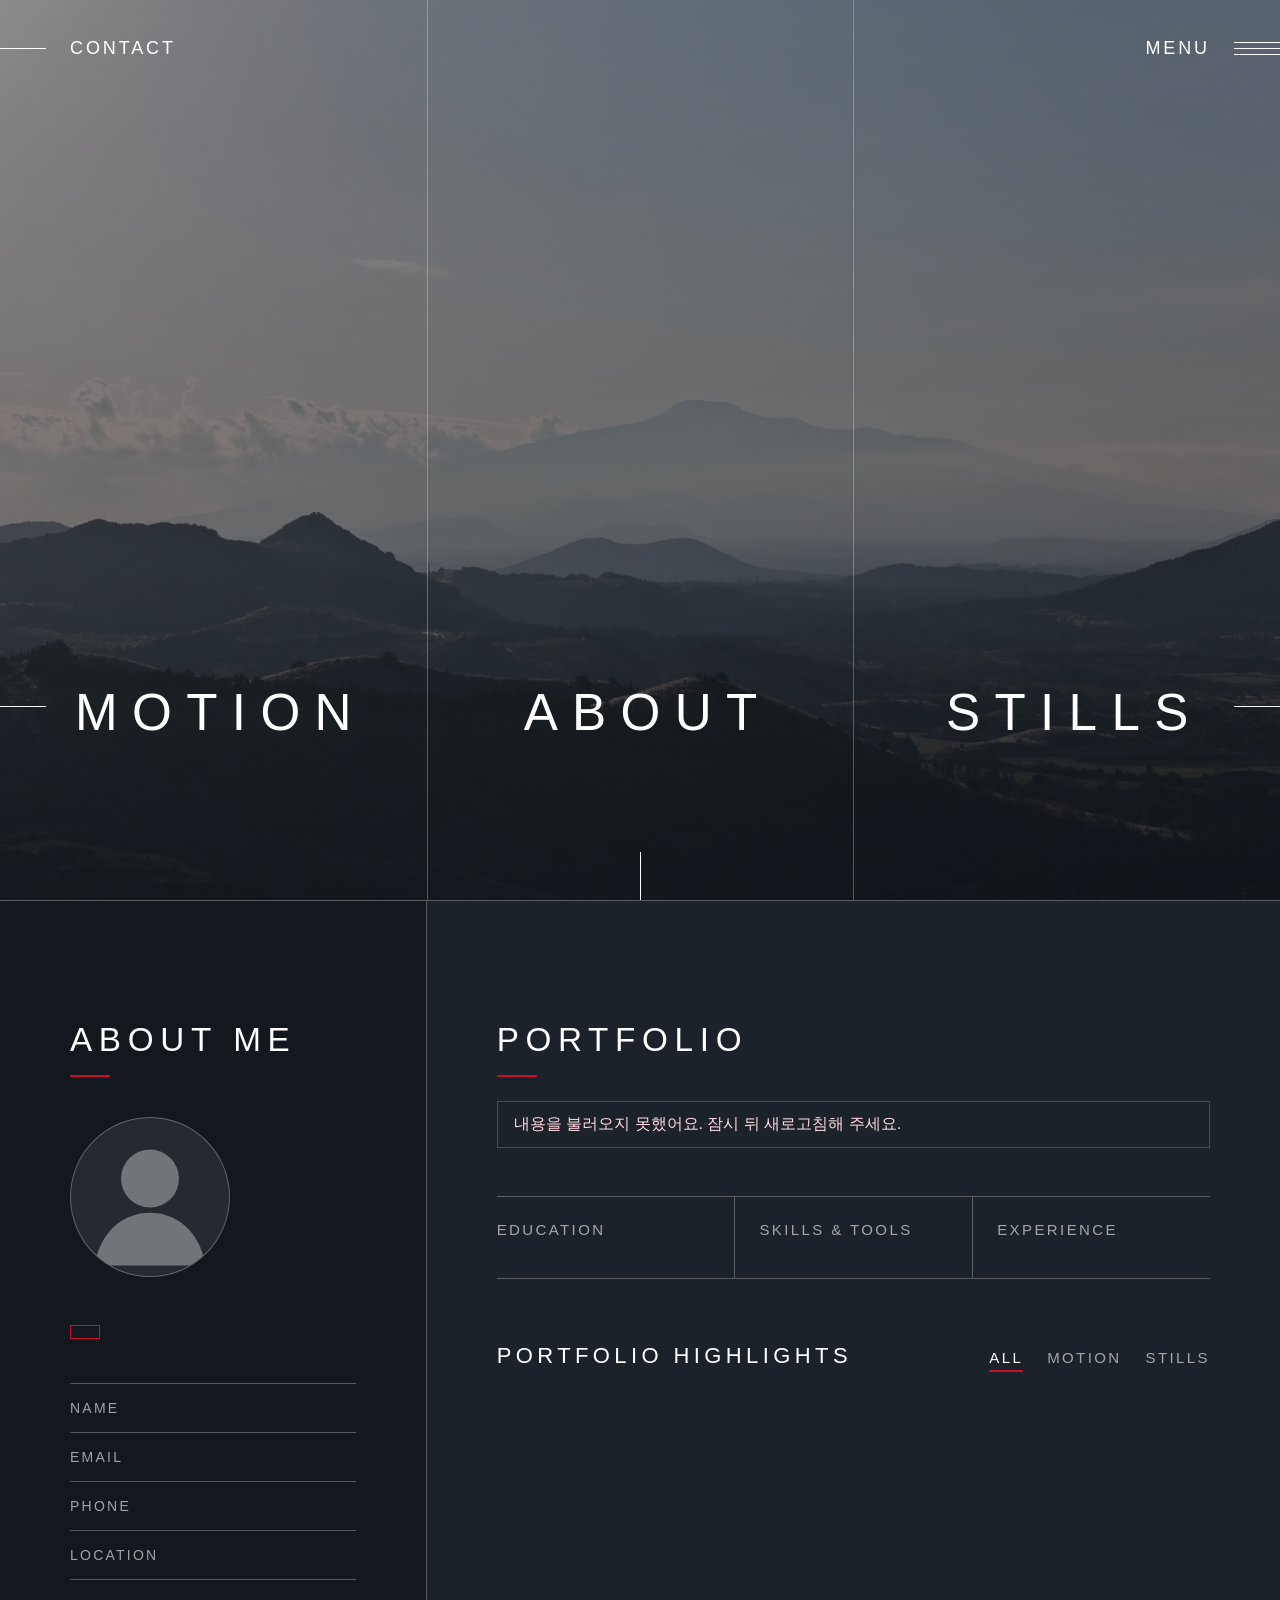
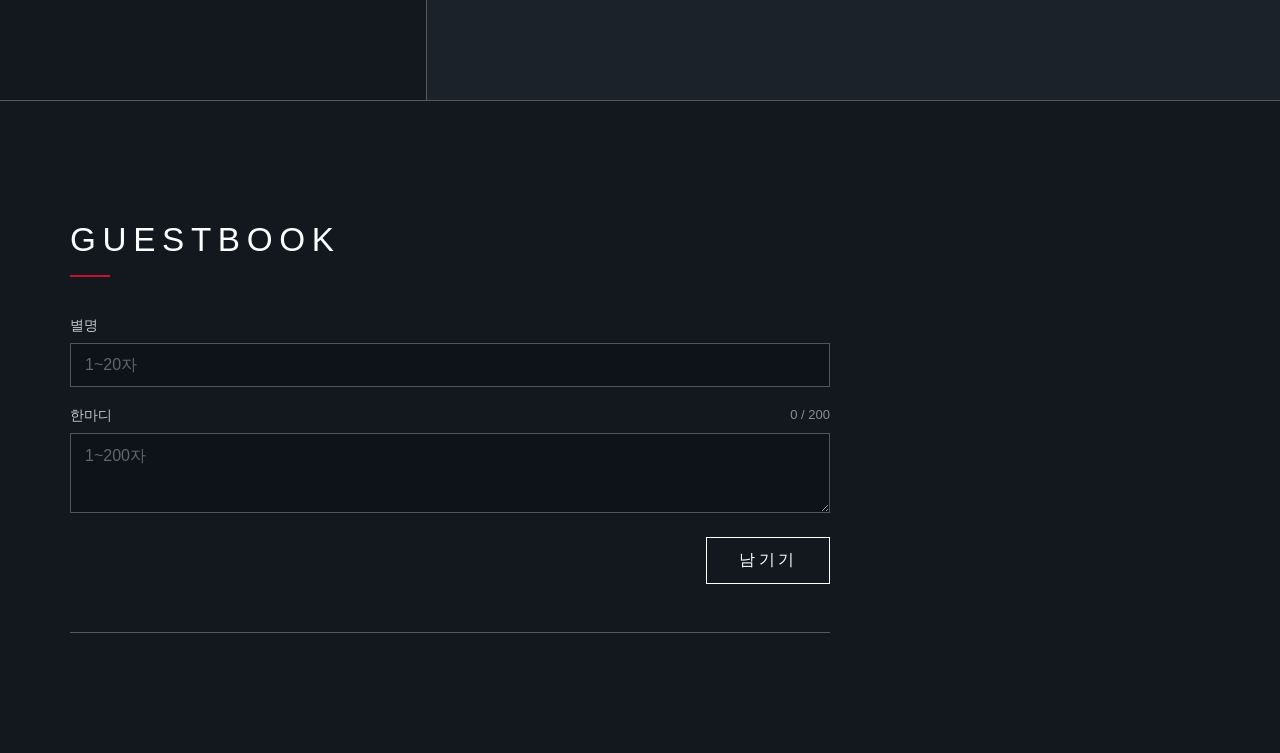
==== index.html @ 23e48fc7 "style.css·script.js 주소에 버전 붙이기 (브라우저가 옛 파일을 쓰지 않게) Co-Authored-By: Claude Opus 5.5 <noreply@anthropi" ====
<!doctype html>
<html lang="ko">
<head>
  <meta charset="utf-8">
  <meta name="viewport" content="width=device-width, initial-scale=1">
  <title>김지영 포트폴리오</title>
  <link rel="stylesheet" href="style.css?v=2">
</head>
<body>
  <!-- 화면 전체에 깔리는 배경 사진 + 어두운 막 -->
  <div class="background" aria-hidden="true"></div>

  <!-- 맨 위 줄: CONTACT · MENU -->
  <header class="topbar">
    <button type="button" class="topbar-button contact-button" data-target="contact">CONTACT</button>
    <button type="button" class="topbar-button menu-button" aria-expanded="false" aria-controls="menu">
      MENU
      <span class="menu-icon" aria-hidden="true"><span></span><span></span><span></span></span>
    </button>
  </header>

  <!-- 첫 화면: MOTION · ABOUT · STILLS -->
  <section class="hero" id="top">
    <div class="hero-column">
      <button type="button" class="hero-link" data-target="highlights" data-filter="영상">MOTION</button>
    </div>
    <div class="hero-column">
      <button type="button" class="hero-link" data-target="about">ABOUT</button>
    </div>
    <div class="hero-column">
      <button type="button" class="hero-link" data-target="highlights" data-filter="사진">STILLS</button>
    </div>
    <span class="scroll-line" aria-hidden="true"></span>
  </section>

  <!-- MENU를 누르면 열리는 메뉴 -->
  <nav class="menu" id="menu" aria-label="메뉴" hidden>
    <button type="button" class="menu-close">CLOSE</button>
    <button type="button" class="menu-link" data-target="about">ABOUT ME</button>
    <button type="button" class="menu-link" data-target="portfolio">PORTFOLIO</button>
    <button type="button" class="menu-link" data-target="guestbook">GUESTBOOK</button>
  </nav>

  <!-- 첫 화면 아래 칸들 -->
  <main>
    <div class="content">
      <!-- 왼쪽: ABOUT ME (내용은 Supabase profile 표에서 불러온다) -->
      <section class="section about" id="about">
        <h2 class="section-title">ABOUT ME</h2>

        <div class="profile-photo" id="profile-photo">
          <!-- 프로필 사진이 없을 때 보이는 기본 모양 -->
          <svg viewBox="0 0 120 120" aria-hidden="true">
            <circle cx="60" cy="46" r="22" />
            <path d="M18 112c4-26 22-40 42-40s38 14 42 40z" />
          </svg>
        </div>

        <p class="profile-name" id="profile-name"></p>
        <p class="profile-role" id="profile-title"></p>
        <p class="profile-badge" id="profile-badge" hidden></p>

        <dl class="profile-info" id="contact">
          <div class="profile-row">
            <dt>NAME</dt>
            <dd id="info-name"></dd>
          </div>
          <div class="profile-row">
            <dt>EMAIL</dt>
            <dd><a id="info-email" href="#"></a></dd>
          </div>
          <div class="profile-row">
            <dt>PHONE</dt>
            <dd><a id="info-phone" href="#"></a></dd>
          </div>
          <div class="profile-row">
            <dt>LOCATION</dt>
            <dd id="info-location"></dd>
          </div>
        </dl>
      </section>

      <!-- 오른쪽: PORTFOLIO -->
      <section class="section portfolio" id="portfolio">
        <h2 class="section-title">PORTFOLIO</h2>

        <p class="load-error" id="load-error" hidden>내용을 불러오지 못했어요. 잠시 뒤 새로고침해 주세요.</p>

        <h3 class="headline" id="headline"></h3>
        <p class="intro" id="intro"></p>

        <div class="facts">
          <div class="fact">
            <h4 class="fact-title">EDUCATION</h4>
            <p class="fact-text" id="education"></p>
          </div>
          <div class="fact">
            <h4 class="fact-title">SKILLS &amp; TOOLS</h4>
            <p class="fact-text" id="skills"></p>
          </div>
          <div class="fact">
            <h4 class="fact-title">EXPERIENCE</h4>
            <p class="fact-text" id="experience"></p>
          </div>
        </div>

        <div class="highlights" id="highlights">
          <div class="highlights-head">
            <h3 class="highlights-title">PORTFOLIO HIGHLIGHTS</h3>
            <div class="filters" role="group" aria-label="분류 고르기">
              <button type="button" class="filter-button" data-category="전체" aria-pressed="true">ALL</button>
              <button type="button" class="filter-button" data-category="영상" aria-pressed="false">MOTION</button>
              <button type="button" class="filter-button" data-category="사진" aria-pressed="false">STILLS</button>
            </div>
          </div>
          <p class="empty" id="cards-empty" hidden>아직 카드가 없어요.</p>
          <div class="cards" id="cards"></div>
        </div>

        <blockquote class="quote" id="quote" hidden></blockquote>
      </section>
    </div>

    <!-- 방명록 (Supabase resume_guestbook 표) -->
    <section class="section guestbook" id="guestbook">
      <h2 class="section-title">GUESTBOOK</h2>

      <div class="guestbook-form">
        <div class="field">
          <label for="guest-nickname">별명</label>
          <input id="guest-nickname" type="text" maxlength="20" autocomplete="nickname" placeholder="1~20자">
        </div>
        <div class="field">
          <label for="guest-message">한마디 <span class="counter" id="guest-counter">0 / 200</span></label>
          <textarea id="guest-message" maxlength="200" rows="3" placeholder="1~200자"></textarea>
        </div>
        <div class="guestbook-actions">
          <p class="guestbook-status" id="guest-status" role="status"></p>
          <button type="button" class="guestbook-submit" id="guest-submit">남기기</button>
        </div>
      </div>

      <p class="empty" id="guest-empty" hidden>아직 남긴 글이 없어요. 첫 글을 남겨 주세요.</p>
      <ul class="guestbook-list" id="guest-list"></ul>
    </section>
  </main>

  <script src="script.js?v=2"></script>
</body>
</html>
---- style.css ----
/* ===== 기본 ===== */
:root {
  --white: #ffffff;
  --line: rgba(255, 255, 255, 0.28);
  --accent: #c8102e; /* 붉은 강조색 */
  --title-font: "DIN Condensed", "Bebas Neue", "Oswald", "Arial Narrow", "Roboto Condensed", sans-serif-condensed, sans-serif;
  --body-font: -apple-system, BlinkMacSystemFont, "Apple SD Gothic Neo", "Noto Sans KR", "Malgun Gothic", sans-serif;
}

* {
  box-sizing: border-box;
}

html {
  scroll-behavior: smooth;
}

@media (prefers-reduced-motion: reduce) {
  html {
    scroll-behavior: auto;
  }
}

body {
  margin: 0;
  color: var(--white);
  background: #1c2229;
  font-family: var(--body-font);
}

button {
  font: inherit;
  color: inherit;
  background: none;
  border: 0;
  padding: 0;
  cursor: pointer;
}

/* ===== 배경 사진 + 어두운 막 ===== */
.background {
  position: fixed;
  inset: 0;
  z-index: -1;
  background:
    linear-gradient(rgba(10, 14, 20, 0.45), rgba(10, 14, 20, 0.55)),
    url("images/background.jpg") center / cover no-repeat;
}

/* ===== 맨 위 줄 ===== */
.topbar {
  position: fixed;
  top: 0;
  left: 0;
  right: 0;
  z-index: 10;
  display: flex;
  justify-content: space-between;
  align-items: center;
  height: 96px;
  padding: 0 70px;
  transition: background 0.3s, height 0.3s;
}

/* 아래로 내려가면 맨 위 줄에 어두운 바탕을 깔아 내용과 겹치지 않게 한다 */
.topbar.scrolled {
  height: 72px;
  background: rgba(10, 14, 20, 0.9);
  border-bottom: 1px solid var(--line);
}

.topbar-button {
  position: relative;
  display: flex;
  align-items: center;
  gap: 24px;
  font-family: var(--title-font);
  font-size: 18px;
  letter-spacing: 0.16em;
}

/* CONTACT 왼쪽의 짧은 가로선 */
.contact-button::before {
  content: "";
  position: absolute;
  left: -70px;
  top: 50%;
  width: 46px;
  height: 1px;
  background: var(--white);
}

/* MENU 오른쪽의 가로줄 세 개 */
.menu-icon {
  display: flex;
  flex-direction: column;
  gap: 5px;
  width: 46px;
  margin-right: -70px;
}

.menu-icon span {
  display: block;
  height: 1px;
  background: var(--white);
}

.topbar-button:hover,
.topbar-button:focus-visible {
  color: #ffd9de;
}

/* ===== 첫 화면 ===== */
.hero {
  position: relative;
  display: grid;
  grid-template-columns: repeat(3, 1fr);
  height: 100vh;
  height: 100svh;
}

.hero-column {
  display: flex;
  justify-content: center;
  align-items: flex-end;
  padding-bottom: 18vh;
}

/* 칸 사이 세로선 */
.hero-column + .hero-column {
  border-left: 1px solid var(--line);
}

/* 글자 높이에 맞춘 화면 양 끝 짧은 가로선 */
.hero::before,
.hero::after {
  content: "";
  position: absolute;
  bottom: calc(18vh + 0.6em);
  width: 46px;
  height: 1px;
  background: var(--white);
  font-size: clamp(36px, 4vw, 80px);
}

.hero::before {
  left: 0;
}

.hero::after {
  right: 0;
}

.hero-link {
  font-family: var(--title-font);
  font-weight: 300;
  font-stretch: condensed;
  font-size: clamp(36px, 4vw, 80px);
  line-height: 1;
  letter-spacing: 0.28em;
  margin-right: -0.28em; /* 마지막 글자 뒤 띄움을 지워 가운데 맞춤 */
  transition: color 0.2s, opacity 0.2s;
}

.hero-link:hover,
.hero-link:focus-visible {
  color: #ffd9de;
}

/* 아래쪽 가운데 세로선 (아래로 내려 보라는 표시) */
.scroll-line {
  position: absolute;
  left: 50%;
  bottom: 0;
  width: 1px;
  height: 48px;
  background: var(--white);
}

/* ===== 메뉴 (MENU를 누르면 열림) ===== */
.menu {
  position: fixed;
  inset: 0;
  z-index: 20;
  display: flex;
  flex-direction: column;
  justify-content: center;
  align-items: center;
  gap: 36px;
  background: rgba(10, 14, 20, 0.94);
}

.menu[hidden] {
  display: none;
}

.menu-close {
  position: absolute;
  top: 36px;
  right: 70px;
  font-family: var(--title-font);
  font-size: 18px;
  letter-spacing: 0.16em;
}

.menu-link {
  font-family: var(--title-font);
  font-weight: 300;
  font-size: clamp(36px, 5vw, 72px);
  letter-spacing: 0.3em;
  margin-right: -0.3em;
}

.menu-link:hover,
.menu-link:focus-visible,
.menu-close:hover,
.menu-close:focus-visible {
  color: #ffd9de;
}

/* ===== 아래 칸들 (다음 단계에서 채움) ===== */
.section {
  min-height: 60vh;
  padding: 120px 70px;
  border-top: 1px solid var(--line);
  scroll-margin-top: 0;
}

.section-title {
  margin: 0 0 24px;
  font-family: var(--title-font);
  font-weight: 300;
  font-size: clamp(28px, 2.6vw, 44px);
  letter-spacing: 0.2em;
  white-space: nowrap;
}

.section-title::after {
  content: "";
  display: block;
  width: 40px;
  height: 2px;
  margin-top: 16px;
  background: var(--accent);
}

/* ===== ABOUT ME (왼쪽) + PORTFOLIO (오른쪽) ===== */
.content {
  display: grid;
  grid-template-columns: minmax(300px, 1fr) 2fr;
  border-top: 1px solid var(--line);
}

.content .section {
  border-top: 0;
}

.about {
  border-right: 1px solid var(--line);
  background: rgba(10, 14, 20, 0.45);
}

.profile-photo {
  width: 160px;
  height: 160px;
  margin: 40px 0 28px;
  border: 1px solid var(--line);
  border-radius: 50%;
  overflow: hidden;
  background: rgba(255, 255, 255, 0.08);
}

.profile-photo svg {
  display: block;
  width: 100%;
  height: 100%;
  fill: rgba(255, 255, 255, 0.35);
}

.profile-photo img {
  display: block;
  width: 100%;
  height: 100%;
  object-fit: cover;
}

.profile-name {
  margin: 0;
  font-size: 30px;
  font-weight: 600;
  letter-spacing: 0.08em;
}

.profile-role {
  margin: 8px 0 0;
  color: rgba(255, 255, 255, 0.75);
}

.profile-badge {
  display: inline-block;
  margin: 20px 0 0;
  padding: 6px 14px;
  border: 1px solid var(--accent);
  color: #ffd9de;
  font-size: 14px;
  letter-spacing: 0.1em;
}

.profile-info {
  margin: 40px 0 0;
  border-top: 1px solid var(--line);
  scroll-margin-top: 96px; /* CONTACT를 누르면 맨 위 줄에 가리지 않게 */
}

.profile-row {
  display: grid;
  grid-template-columns: 96px 1fr;
  gap: 12px;
  padding: 16px 0;
  border-bottom: 1px solid var(--line);
}

.profile-row dt {
  font-family: var(--title-font);
  font-size: 14px;
  letter-spacing: 0.16em;
  color: rgba(255, 255, 255, 0.6);
}

.profile-row dd {
  margin: 0;
  overflow-wrap: anywhere;
}

.profile-row a {
  color: var(--white);
  text-decoration: none;
  border-bottom: 1px solid rgba(255, 255, 255, 0.4);
}

.profile-row a:hover,
.profile-row a:focus-visible {
  color: #ffd9de;
  border-bottom-color: var(--accent);
}

/* ===== PORTFOLIO (오른쪽) ===== */
.load-error {
  padding: 12px 16px;
  border: 1px solid var(--accent);
  color: #ffd9de;
}

.headline {
  max-width: 760px;
  margin: 40px 0 0;
  font-size: clamp(22px, 2.2vw, 30px);
  font-weight: 600;
  line-height: 1.5;
}

.intro {
  max-width: 760px;
  margin: 20px 0 0;
  color: rgba(255, 255, 255, 0.8);
  line-height: 1.8;
  white-space: pre-line;
}

/* EDUCATION · SKILLS & TOOLS · EXPERIENCE 세 칸 */
.facts {
  display: grid;
  grid-template-columns: repeat(3, 1fr);
  margin-top: 48px;
  border-top: 1px solid var(--line);
  border-bottom: 1px solid var(--line);
}

.fact {
  padding: 24px 24px 28px 0;
}

.fact + .fact {
  padding-left: 24px;
  border-left: 1px solid var(--line);
}

.fact-title {
  margin: 0 0 12px;
  font-family: var(--title-font);
  font-weight: 400;
  font-size: 15px;
  letter-spacing: 0.16em;
  color: rgba(255, 255, 255, 0.6);
}

.fact-text {
  margin: 0;
  line-height: 1.7;
  white-space: pre-line;
}

/* PORTFOLIO HIGHLIGHTS */
.highlights {
  margin-top: 64px;
  scroll-margin-top: 96px; /* MOTION·STILLS를 누르면 맨 위 줄에 가리지 않게 */
}

.highlights-head {
  display: flex;
  flex-wrap: wrap;
  justify-content: space-between;
  align-items: baseline;
  gap: 16px;
  margin-bottom: 28px;
}

.highlights-title {
  margin: 0;
  font-family: var(--title-font);
  font-weight: 300;
  font-size: 22px;
  letter-spacing: 0.2em;
}

.filters {
  display: flex;
  gap: 24px;
}

.filter-button {
  padding: 4px 0;
  border-bottom: 2px solid transparent;
  font-family: var(--title-font);
  font-size: 15px;
  letter-spacing: 0.16em;
  color: rgba(255, 255, 255, 0.6);
}

.filter-button:hover,
.filter-button:focus-visible {
  color: var(--white);
}

.filter-button[aria-pressed="true"] {
  color: var(--white);
  border-bottom-color: var(--accent);
}

.empty {
  color: rgba(255, 255, 255, 0.7);
}

.cards {
  display: grid;
  grid-template-columns: repeat(auto-fill, minmax(240px, 1fr));
  gap: 24px;
}

.card {
  position: relative;
  display: flex;
  flex-direction: column;
  border: 1px solid var(--line);
  background: rgba(10, 14, 20, 0.55);
  transition: border-color 0.2s, transform 0.2s;
}

.card:hover,
.card:focus-within {
  border-color: rgba(255, 255, 255, 0.6);
}

.card-main {
  display: block;
  flex: 1;
  color: inherit;
  text-decoration: none;
}

a.card-main:focus-visible {
  outline: 2px solid var(--white);
  outline-offset: 2px;
}

/* 브라우저 창 모양 썸네일 */
.card-thumb {
  margin: 14px 14px 0;
  border: 1px solid var(--line);
  background: rgba(255, 255, 255, 0.06);
}

.card-thumb-bar {
  display: flex;
  gap: 5px;
  padding: 7px 8px;
  border-bottom: 1px solid var(--line);
}

.card-thumb-bar span {
  width: 7px;
  height: 7px;
  border-radius: 50%;
  background: rgba(255, 255, 255, 0.35);
}

.card-thumb-bar span:first-child {
  background: var(--accent);
}

.card-thumb img,
.card-thumb-blank {
  display: block;
  width: 100%;
  aspect-ratio: 16 / 10;
  object-fit: cover;
}

.card-thumb-blank {
  display: flex;
  justify-content: center;
  align-items: center;
  font-family: var(--title-font);
  letter-spacing: 0.3em;
  color: rgba(255, 255, 255, 0.35);
  background: linear-gradient(135deg, rgba(255, 255, 255, 0.08), rgba(255, 255, 255, 0.02));
}

.card-body {
  padding: 18px 18px 8px;
}

.card-meta {
  margin: 0;
  font-family: var(--title-font);
  font-size: 13px;
  letter-spacing: 0.16em;
  color: #ffb3bd;
}

.card-title {
  margin: 8px 0 0;
  font-size: 18px;
  font-weight: 600;
}

.card-description {
  margin: 8px 0 0;
  font-size: 14px;
  line-height: 1.6;
  color: rgba(255, 255, 255, 0.75);
}

.card-tags {
  display: flex;
  flex-wrap: wrap;
  gap: 6px;
  margin: 14px 0 0;
  padding: 0;
  list-style: none;
}

.card-tags li {
  padding: 3px 8px;
  border: 1px solid var(--line);
  font-size: 12px;
  color: rgba(255, 255, 255, 0.8);
}

/* 좋아요 */
.like-button {
  display: flex;
  align-items: center;
  gap: 6px;
  align-self: flex-start;
  margin: 6px 18px 16px;
  padding: 6px 10px 6px 8px;
  border: 1px solid var(--line);
  font-size: 14px;
}

.like-button svg {
  width: 16px;
  height: 16px;
  fill: none;
  stroke: var(--white);
  stroke-width: 1.6;
}

.like-button:hover,
.like-button:focus-visible {
  border-color: var(--accent);
}

.like-button[aria-pressed="true"] {
  border-color: var(--accent);
  cursor: default;
}

.like-button[aria-pressed="true"] svg {
  fill: var(--accent);
  stroke: var(--accent);
}

.like-button:disabled {
  opacity: 0.6;
}

/* 맨 아래 한 줄 인용 */
.quote {
  margin: 64px 0 0;
  padding: 0 0 0 20px;
  border-left: 2px solid var(--accent);
  font-size: 18px;
  font-style: italic;
  color: rgba(255, 255, 255, 0.85);
}

/* ===== 방명록 ===== */
.guestbook {
  background: rgba(10, 14, 20, 0.45);
}

.guestbook-form {
  max-width: 760px;
  margin-top: 40px;
}

.field {
  margin-bottom: 20px;
}

.field label {
  display: flex;
  justify-content: space-between;
  margin-bottom: 8px;
  font-size: 14px;
  color: rgba(255, 255, 255, 0.75);
}

.counter {
  font-size: 13px;
  color: rgba(255, 255, 255, 0.5);
}

.field input,
.field textarea {
  width: 100%;
  padding: 12px 14px;
  border: 1px solid var(--line);
  border-radius: 0;
  background: rgba(10, 14, 20, 0.5);
  color: var(--white);
  font: inherit;
  font-size: 16px; /* 휴대폰에서 글을 쓸 때 화면이 확대되지 않게 */
  resize: vertical;
}

.field input:focus,
.field textarea:focus {
  outline: none;
  border-color: var(--white);
}

.field input::placeholder,
.field textarea::placeholder {
  color: rgba(255, 255, 255, 0.35);
}

.guestbook-actions {
  display: flex;
  justify-content: space-between;
  align-items: center;
  gap: 16px;
}

.guestbook-status {
  margin: 0;
  font-size: 14px;
  color: #ffd9de;
}

.guestbook-submit {
  flex-shrink: 0;
  padding: 12px 32px;
  border: 1px solid var(--white);
  font-family: var(--title-font);
  letter-spacing: 0.2em;
}

.guestbook-submit:hover,
.guestbook-submit:focus-visible {
  border-color: var(--accent);
  background: var(--accent);
}

.guestbook-submit:disabled {
  opacity: 0.5;
  cursor: default;
}

.guestbook .empty {
  margin-top: 48px;
}

.guestbook-list {
  max-width: 760px;
  margin: 48px 0 0;
  padding: 0;
  list-style: none;
  border-top: 1px solid var(--line);
}

.guestbook-item {
  padding: 20px 0;
  border-bottom: 1px solid var(--line);
}

.guestbook-head {
  display: flex;
  align-items: baseline;
  gap: 12px;
  margin: 0;
}

.guestbook-head time {
  font-size: 13px;
  color: rgba(255, 255, 255, 0.5);
}

.guestbook-message {
  margin: 8px 0 0;
  line-height: 1.7;
  color: rgba(255, 255, 255, 0.85);
  white-space: pre-line;
  overflow-wrap: anywhere;
}

/* ===== 휴대폰 ===== */
@media (max-width: 700px) {
  .topbar {
    height: 72px;
    padding: 0 24px;
  }

  .contact-button::before {
    display: none;
  }

  .menu-icon {
    width: 28px;
    margin-right: 0;
  }

  .topbar-button {
    gap: 12px;
    font-size: 16px;
  }

  /* 세 메뉴를 위아래로 쌓는다 */
  .hero {
    display: flex;
    flex-direction: column;
    justify-content: flex-end;
    padding-bottom: 72px;
  }

  .hero::before {
    content: none;
  }

  .hero::after {
    content: none;
  }

  .hero-column {
    align-items: center;
    padding: 28px 0;
  }

  .hero-column + .hero-column {
    border-left: 0;
    border-top: 1px solid var(--line);
  }

  .hero-link {
    font-size: 40px;
  }

  .menu-close {
    top: 24px;
    right: 24px;
  }

  .section {
    padding: 96px 24px;
  }

  /* ABOUT ME와 PORTFOLIO를 위아래로 쌓는다 */
  .content {
    grid-template-columns: 1fr;
  }

  .about {
    border-right: 0;
    border-bottom: 1px solid var(--line);
  }

  .profile-info,
  .highlights {
    scroll-margin-top: 84px;
  }

  /* 세 칸을 위아래로 쌓는다 */
  .facts {
    grid-template-columns: 1fr;
  }

  .fact,
  .fact + .fact {
    padding: 20px 0;
    border-left: 0;
  }

  .fact + .fact {
    border-top: 1px solid var(--line);
  }
}
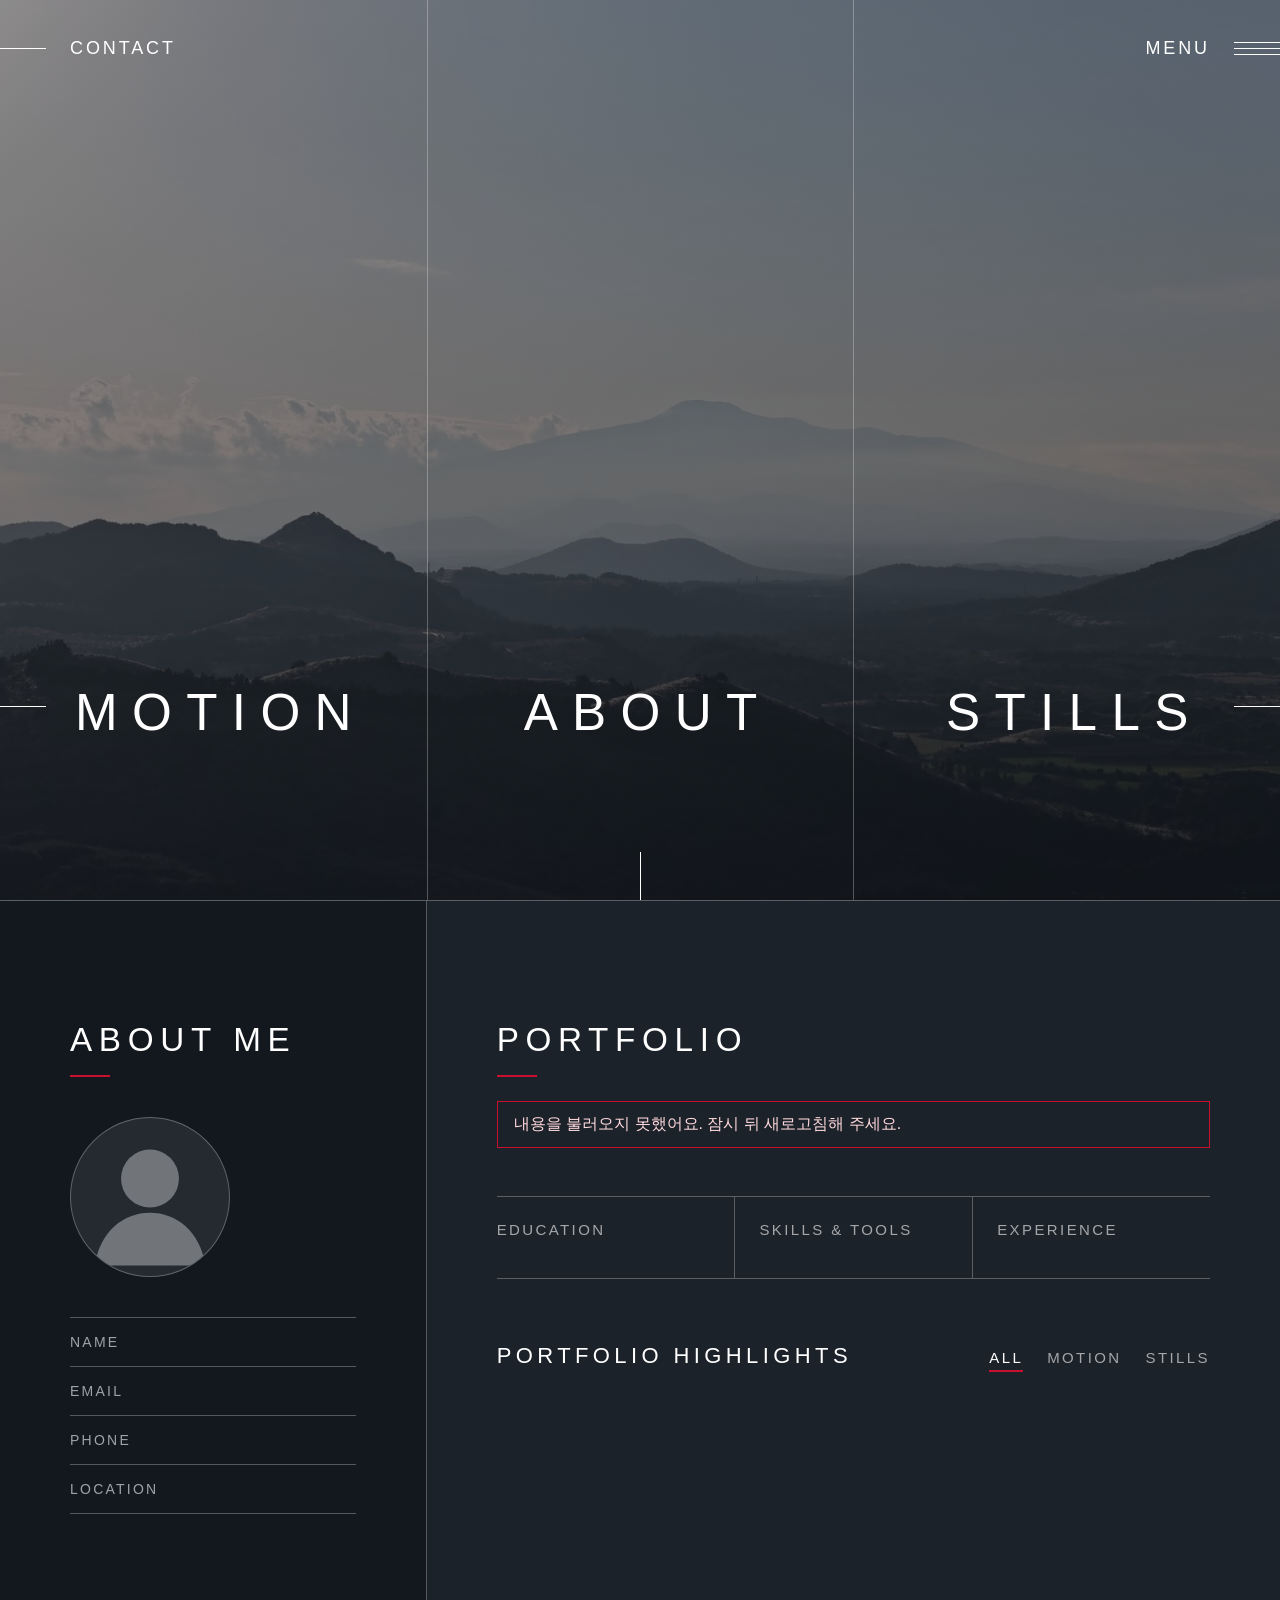
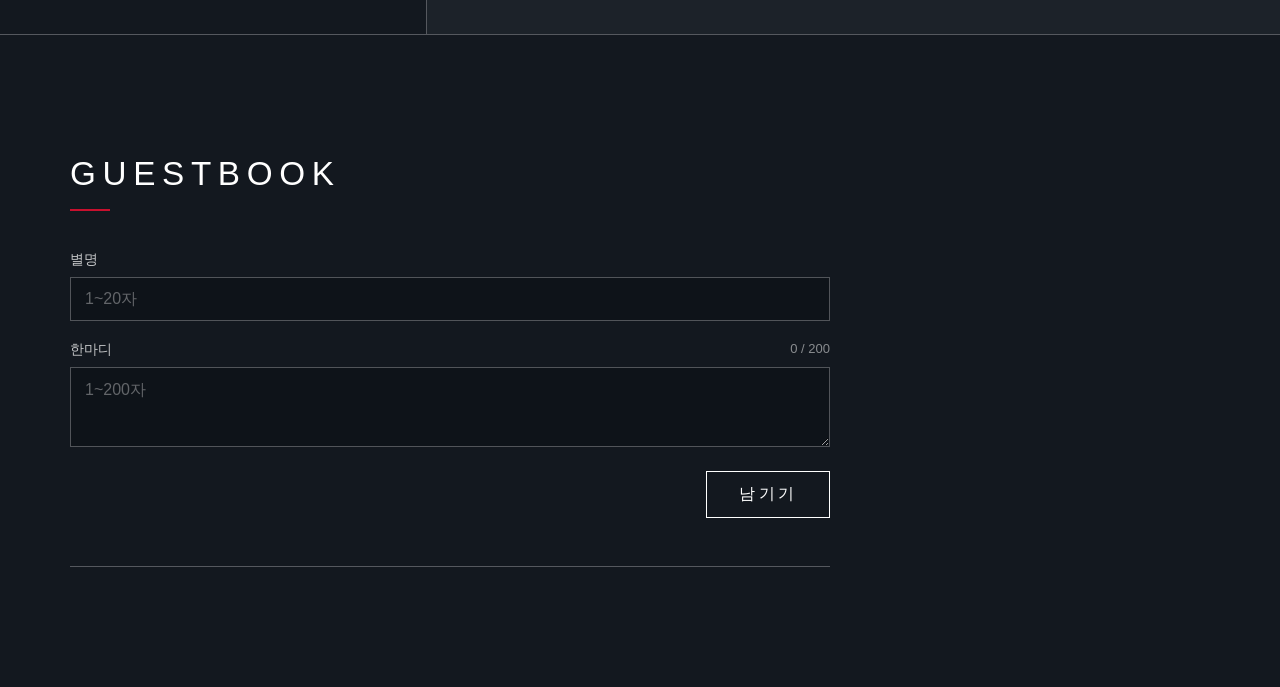
==== commit f158cf2d: "세로 사진 썸네일을 능선 쪽으로 자르기, 비운 경력 배지가 빈 상자로 보이던 것 고치기 Co-Authored-By: Claude Opus 5.5 <noreply@anthropic." ====
--- a/index.html
+++ b/index.html
@@ -3,8 +3,17 @@
 <head>
   <meta charset="utf-8">
   <meta name="viewport" content="width=device-width, initial-scale=1">
-  <title>김지영 포트폴리오</title>
-  <link rel="stylesheet" href="style.css?v=2">
+  <title>김민재 포트폴리오</title>
+  <meta name="description" content="제주의 빛과 바람을 기록하는 영상 · 사진 작가 김민재의 포트폴리오">
+  <!-- 카카오톡·문자 등 링크 미리보기 -->
+  <meta property="og:type" content="website">
+  <meta property="og:title" content="김민재 포트폴리오">
+  <meta property="og:description" content="제주의 빛과 바람을 기록하는 영상 · 사진 작가 김민재의 포트폴리오">
+  <meta property="og:url" content="https://newjeoji1100-dev.github.io/portfolio_jayden/">
+  <meta property="og:image" content="https://newjeoji1100-dev.github.io/portfolio_jayden/images/background.jpg">
+  <meta property="og:image:width" content="2000">
+  <meta property="og:image:height" content="1125">
+  <link rel="stylesheet" href="style.css?v=3">
 </head>
 <body>
   <!-- 화면 전체에 깔리는 배경 사진 + 어두운 막 -->
@@ -145,6 +154,6 @@
     </section>
   </main>
 
-  <script src="script.js?v=2"></script>
+  <script src="script.js?v=4"></script>
 </body>
 </html>
--- a/style.css
+++ b/style.css
@@ -9,6 +9,11 @@
 
 * {
   box-sizing: border-box;
+}
+
+/* hidden 이 붙은 것은 언제나 숨긴다 (예: 비운 경력 배지) */
+[hidden] {
+  display: none !important;
 }
 
 html {
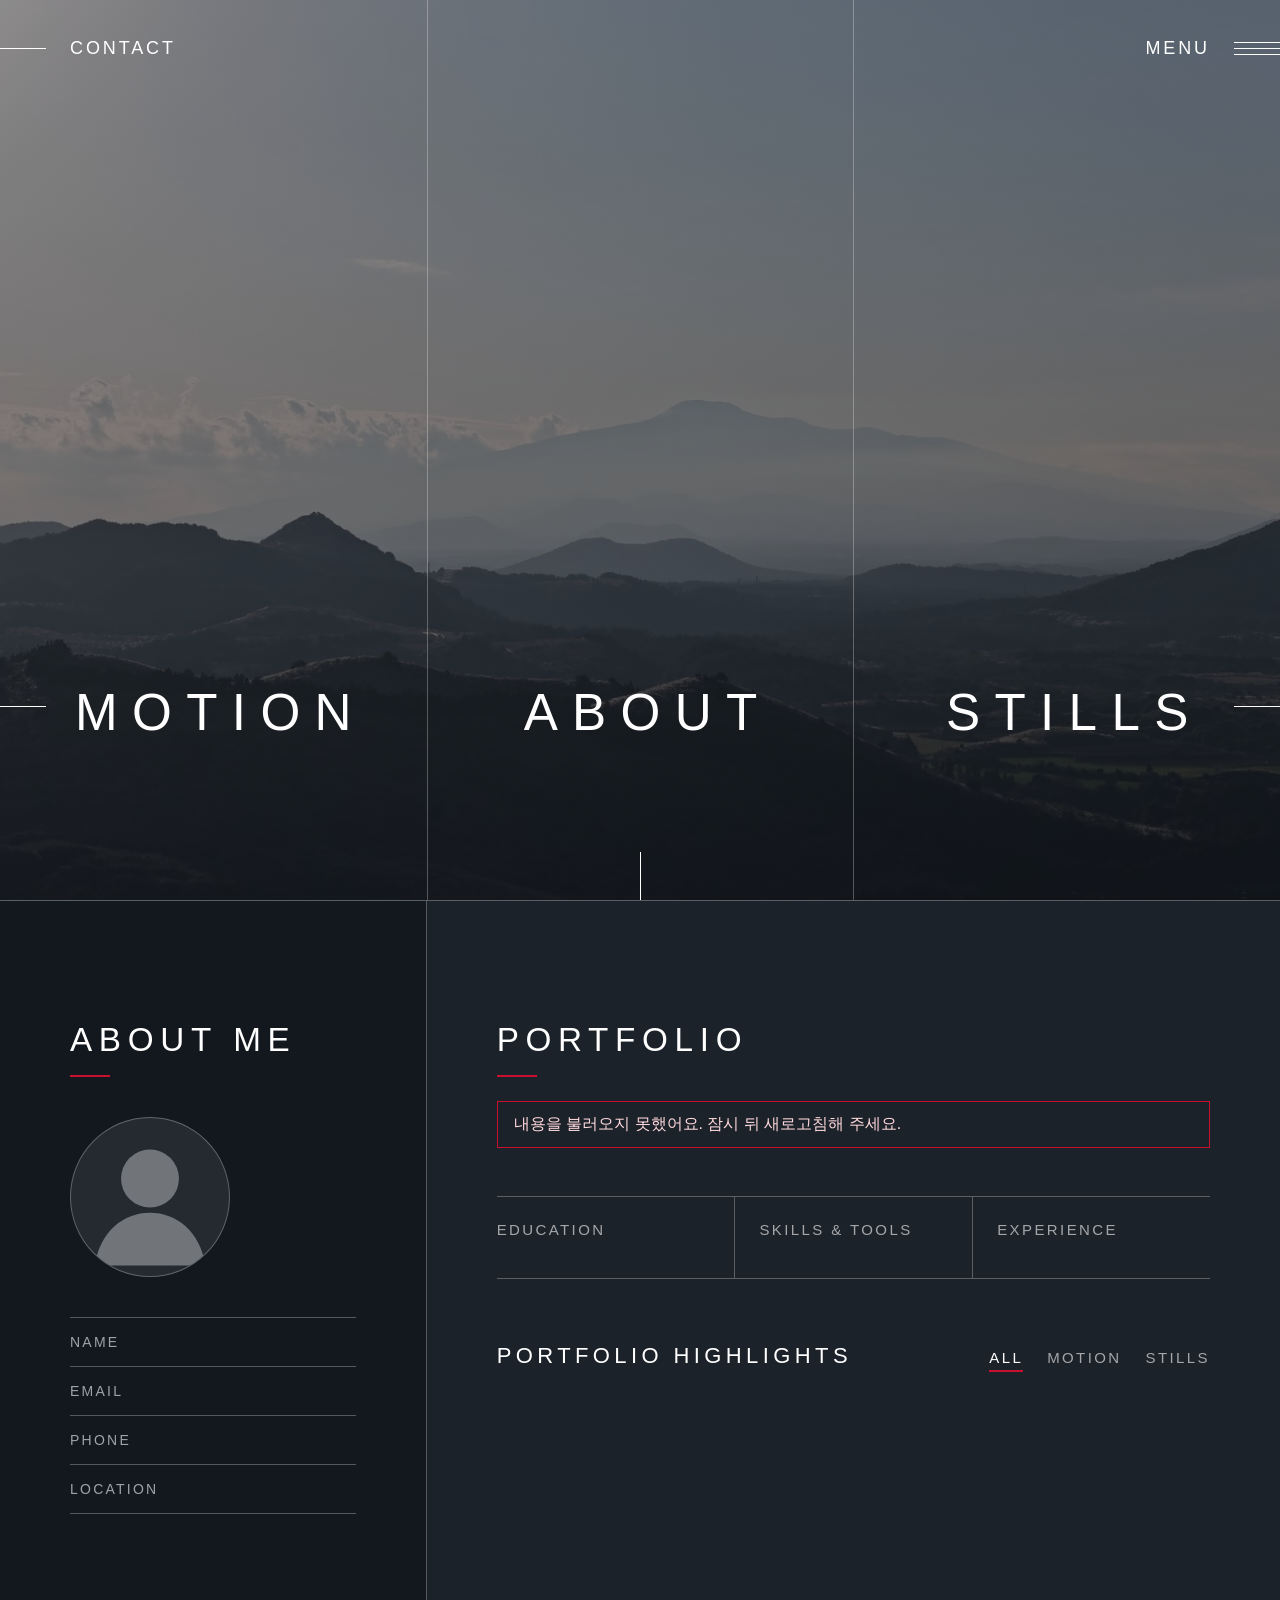
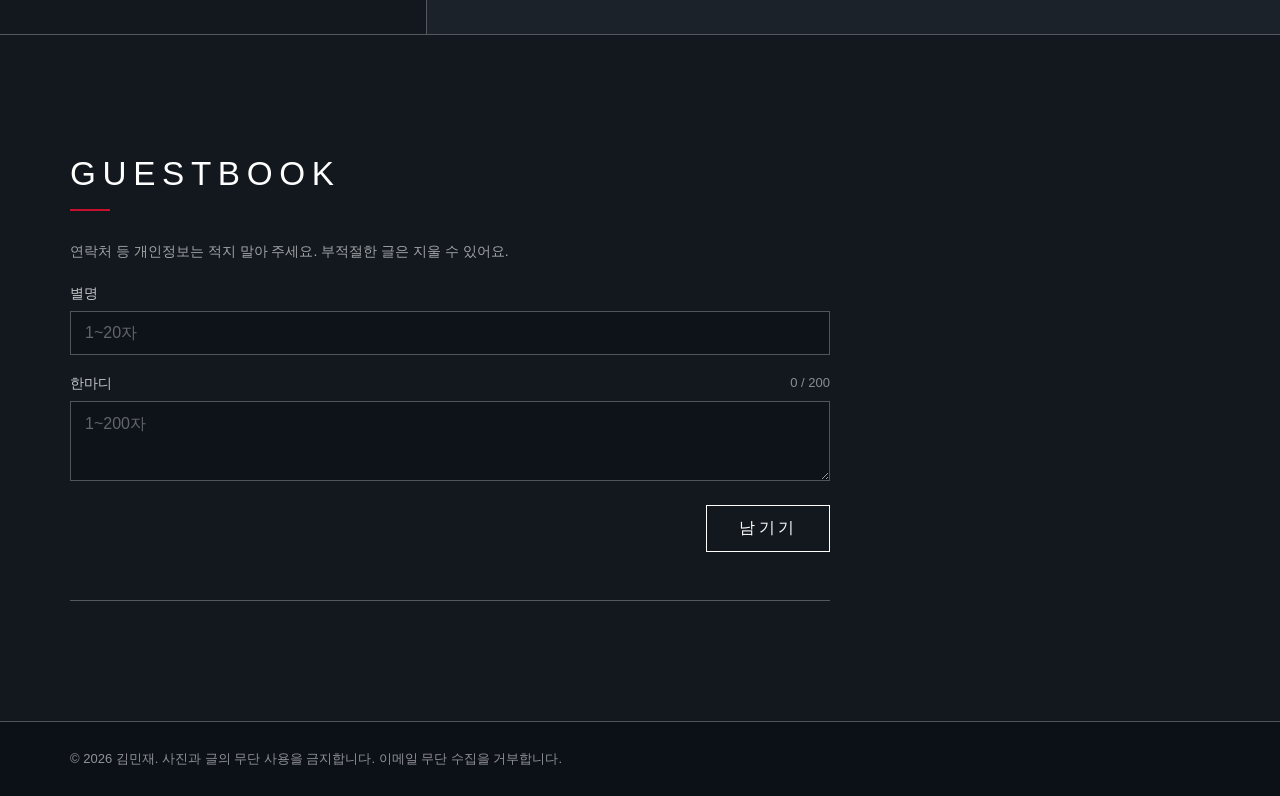
==== commit 3762b471: "방명록 안내 문구와 맨 아래 안내 줄(저작권·이메일 무단 수집 거부) 넣기 Co-Authored-By: Claude Opus 5.5 <noreply@anthropic.com> Cl" ====
--- a/index.html
+++ b/index.html
@@ -3,6 +3,8 @@
 <head>
   <meta charset="utf-8">
   <meta name="viewport" content="width=device-width, initial-scale=1">
+  <!-- 추가 방어벽: 이 페이지는 내 파일과 Supabase에만 연결한다 -->
+  <meta http-equiv="Content-Security-Policy" content="default-src 'none'; script-src 'self'; style-src 'self'; img-src 'self' data: https://mleyapzurbkmgkoczdin.supabase.co; connect-src https://mleyapzurbkmgkoczdin.supabase.co; base-uri 'none'; form-action 'none'">
   <title>김민재 포트폴리오</title>
   <meta name="description" content="제주의 빛과 바람을 기록하는 영상 · 사진 작가 김민재의 포트폴리오">
   <!-- 카카오톡·문자 등 링크 미리보기 -->
@@ -13,7 +15,7 @@
   <meta property="og:image" content="https://newjeoji1100-dev.github.io/portfolio_jayden/images/background.jpg">
   <meta property="og:image:width" content="2000">
   <meta property="og:image:height" content="1125">
-  <link rel="stylesheet" href="style.css?v=3">
+  <link rel="stylesheet" href="style.css?v=4">
 </head>
 <body>
   <!-- 화면 전체에 깔리는 배경 사진 + 어두운 막 -->
@@ -134,6 +136,8 @@
     <section class="section guestbook" id="guestbook">
       <h2 class="section-title">GUESTBOOK</h2>
 
+      <p class="guestbook-notice">연락처 등 개인정보는 적지 말아 주세요. 부적절한 글은 지울 수 있어요.</p>
+
       <div class="guestbook-form">
         <div class="field">
           <label for="guest-nickname">별명</label>
@@ -154,6 +158,11 @@
     </section>
   </main>
 
+  <!-- 맨 아래 안내 줄 -->
+  <footer class="site-footer">
+    <p>© 2026 김민재. 사진과 글의 무단 사용을 금지합니다. 이메일 무단 수집을 거부합니다.</p>
+  </footer>
+
   <script src="script.js?v=4"></script>
 </body>
 </html>
--- a/style.css
+++ b/style.css
@@ -626,9 +626,17 @@
   background: rgba(10, 14, 20, 0.45);
 }
 
+.guestbook-notice {
+  max-width: 760px;
+  margin: 32px 0 0;
+  font-size: 14px;
+  color: rgba(255, 255, 255, 0.6);
+  word-break: keep-all;
+}
+
 .guestbook-form {
   max-width: 760px;
-  margin-top: 40px;
+  margin-top: 24px;
 }
 
 .field {
@@ -741,6 +749,20 @@
   overflow-wrap: anywhere;
 }
 
+/* ===== 맨 아래 안내 줄 ===== */
+.site-footer {
+  padding: 28px 70px;
+  border-top: 1px solid var(--line);
+  background: rgba(10, 14, 20, 0.85);
+  font-size: 13px;
+  color: rgba(255, 255, 255, 0.55);
+}
+
+.site-footer p {
+  margin: 0;
+  word-break: keep-all; /* 한글 낱말이 중간에 끊기지 않게 */
+}
+
 /* ===== 휴대폰 ===== */
 @media (max-width: 700px) {
   .topbar {
@@ -801,6 +823,10 @@
     padding: 96px 24px;
   }
 
+  .site-footer {
+    padding: 24px;
+  }
+
   /* ABOUT ME와 PORTFOLIO를 위아래로 쌓는다 */
   .content {
     grid-template-columns: 1fr;
